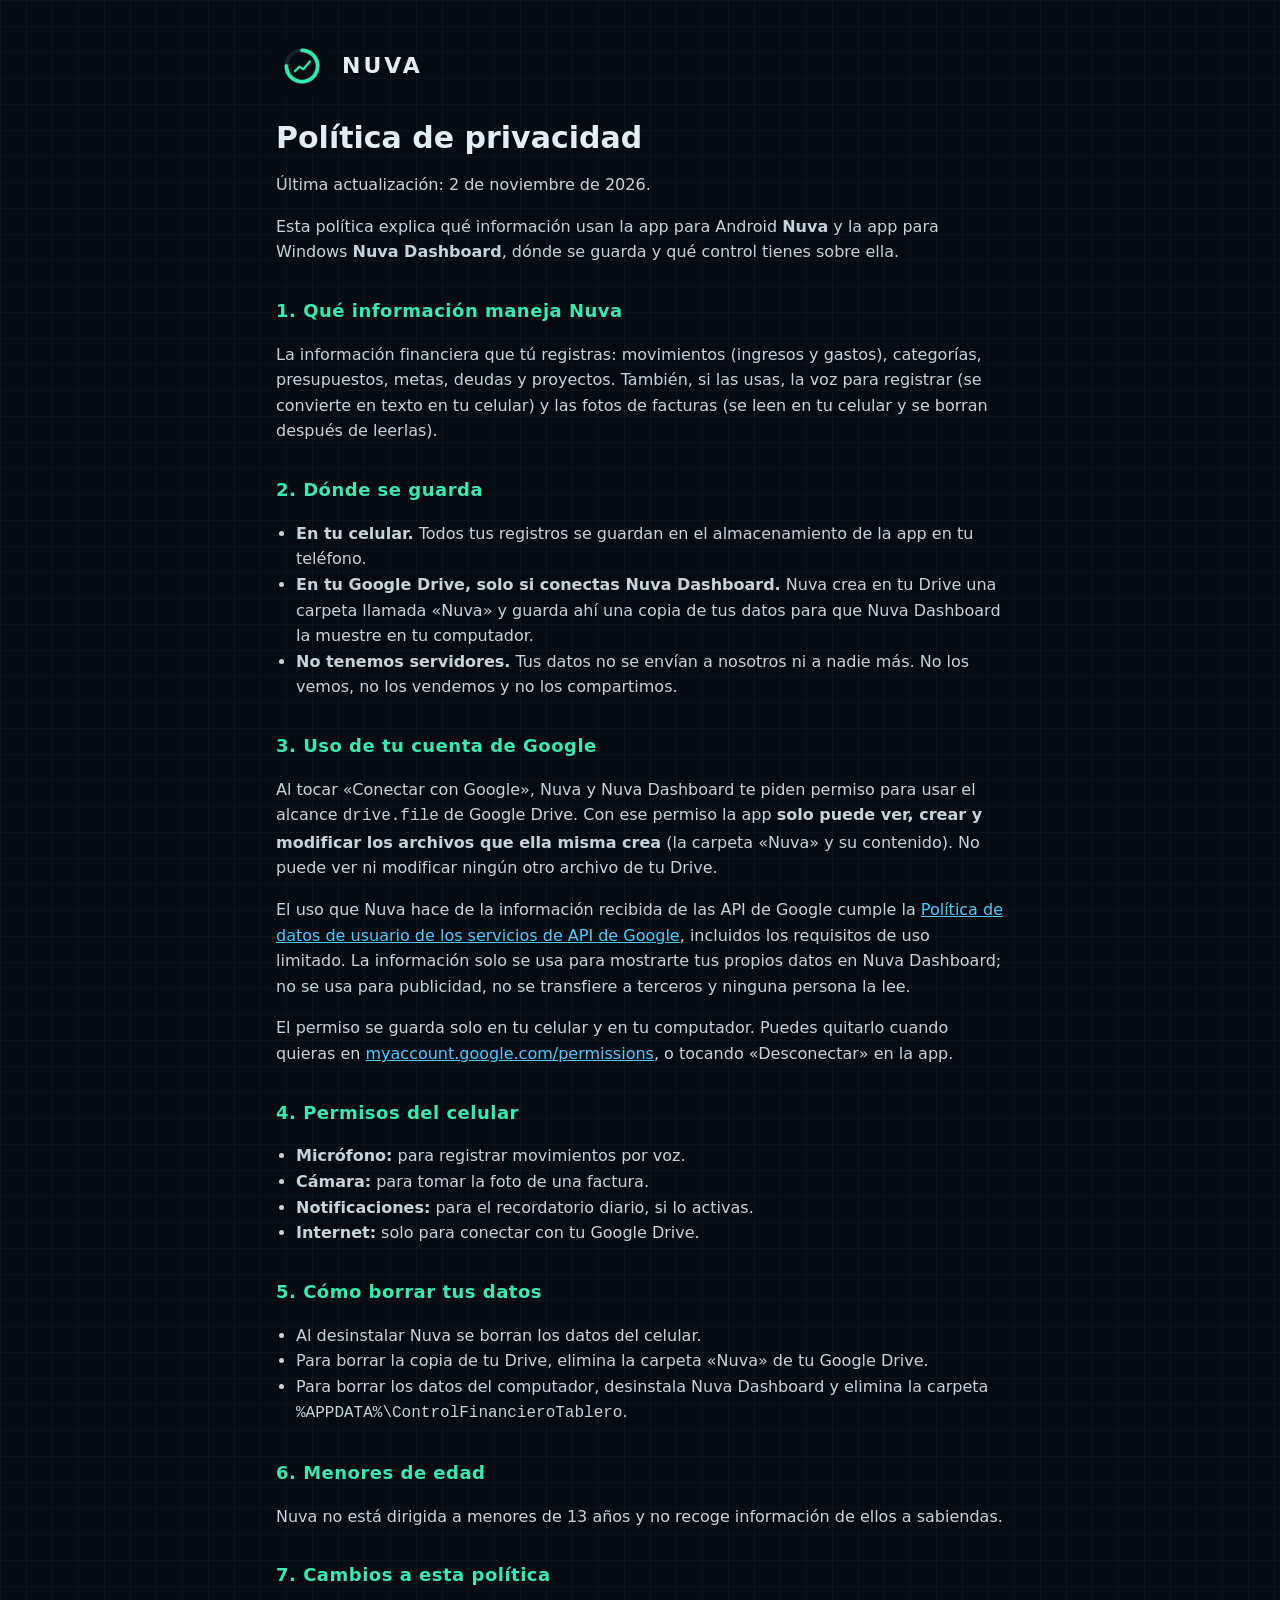
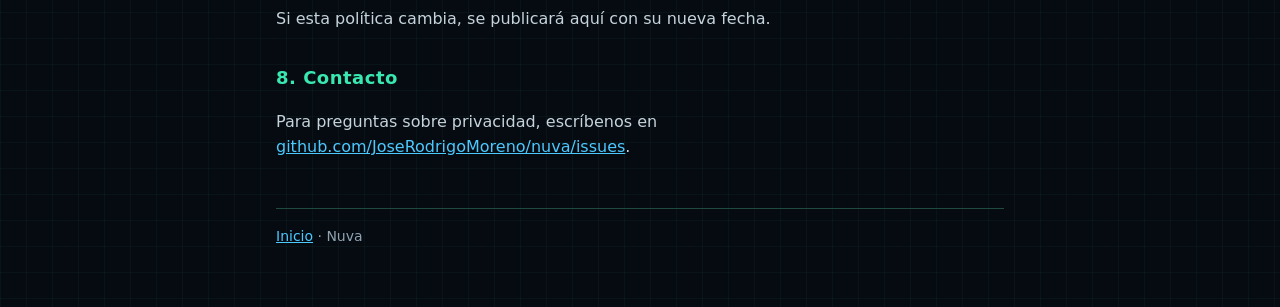
==== privacidad.html @ eb7ef02b "Página principal y política de privacidad de Nuva Co-Authored-By: Claude Opus 5.5 <noreply@anthropic" ====
<!doctype html>
<html lang="es">
<head>
<meta charset="utf-8">
<meta name="viewport" content="width=device-width, initial-scale=1">
<title>Nuva — Política de privacidad</title>
<meta name="description" content="Política de privacidad de Nuva y Nuva Dashboard.">
<link rel="icon" href="logo.png">
<link rel="stylesheet" href="estilo.css">
</head>
<body>
<main>
  <header><img src="logo.png" alt="Logo de Nuva"><div class="marca">NUVA</div></header>
  <h1>Política de privacidad</h1>
  <p>Última actualización: 2 de noviembre de 2026.</p>
  <p>Esta política explica qué información usan la app para Android <strong>Nuva</strong> y la app para Windows <strong>Nuva Dashboard</strong>, dónde se guarda y qué control tienes sobre ella.</p>

  <h2>1. Qué información maneja Nuva</h2>
  <p>La información financiera que tú registras: movimientos (ingresos y gastos), categorías, presupuestos, metas, deudas y proyectos. También, si las usas, la voz para registrar (se convierte en texto en tu celular) y las fotos de facturas (se leen en tu celular y se borran después de leerlas).</p>

  <h2>2. Dónde se guarda</h2>
  <ul>
    <li><strong>En tu celular.</strong> Todos tus registros se guardan en el almacenamiento de la app en tu teléfono.</li>
    <li><strong>En tu Google Drive, solo si conectas Nuva Dashboard.</strong> Nuva crea en tu Drive una carpeta llamada «Nuva» y guarda ahí una copia de tus datos para que Nuva Dashboard la muestre en tu computador.</li>
    <li><strong>No tenemos servidores.</strong> Tus datos no se envían a nosotros ni a nadie más. No los vemos, no los vendemos y no los compartimos.</li>
  </ul>

  <h2>3. Uso de tu cuenta de Google</h2>
  <p>Al tocar «Conectar con Google», Nuva y Nuva Dashboard te piden permiso para usar el alcance <code>drive.file</code> de Google Drive. Con ese permiso la app <strong>solo puede ver, crear y modificar los archivos que ella misma crea</strong> (la carpeta «Nuva» y su contenido). No puede ver ni modificar ningún otro archivo de tu Drive.</p>
  <p>El uso que Nuva hace de la información recibida de las API de Google cumple la <a href="https://developers.google.com/terms/api-services-user-data-policy">Política de datos de usuario de los servicios de API de Google</a>, incluidos los requisitos de uso limitado. La información solo se usa para mostrarte tus propios datos en Nuva Dashboard; no se usa para publicidad, no se transfiere a terceros y ninguna persona la lee.</p>
  <p>El permiso se guarda solo en tu celular y en tu computador. Puedes quitarlo cuando quieras en <a href="https://myaccount.google.com/permissions">myaccount.google.com/permissions</a>, o tocando «Desconectar» en la app.</p>

  <h2>4. Permisos del celular</h2>
  <ul>
    <li><strong>Micrófono:</strong> para registrar movimientos por voz.</li>
    <li><strong>Cámara:</strong> para tomar la foto de una factura.</li>
    <li><strong>Notificaciones:</strong> para el recordatorio diario, si lo activas.</li>
    <li><strong>Internet:</strong> solo para conectar con tu Google Drive.</li>
  </ul>

  <h2>5. Cómo borrar tus datos</h2>
  <ul>
    <li>Al desinstalar Nuva se borran los datos del celular.</li>
    <li>Para borrar la copia de tu Drive, elimina la carpeta «Nuva» de tu Google Drive.</li>
    <li>Para borrar los datos del computador, desinstala Nuva Dashboard y elimina la carpeta <code>%APPDATA%\ControlFinancieroTablero</code>.</li>
  </ul>

  <h2>6. Menores de edad</h2>
  <p>Nuva no está dirigida a menores de 13 años y no recoge información de ellos a sabiendas.</p>

  <h2>7. Cambios a esta política</h2>
  <p>Si esta política cambia, se publicará aquí con su nueva fecha.</p>

  <h2>8. Contacto</h2>
  <p>Para preguntas sobre privacidad, escríbenos en <a href="https://github.com/JoseRodrigoMoreno/nuva/issues">github.com/JoseRodrigoMoreno/nuva/issues</a>.</p>

  <footer><a href="index.html">Inicio</a> · Nuva</footer>
</main>
</body>
</html>
---- estilo.css ----
:root{--fondo:#060B12;--panel:#0A161C;--borde:#1F4A40;--menta:#38E8B0;--cian:#4CC9FF;--ambar:#FF9F45;--texto:#E3EEF2;--suave:#C5D3DA;--gris:#8FA3B0}
*{box-sizing:border-box}
body{margin:0;background:var(--fondo);color:var(--texto);font:16px/1.6 system-ui,-apple-system,"Segoe UI",Roboto,sans-serif;
background-image:linear-gradient(rgba(56,232,176,.04) 1px,transparent 1px),linear-gradient(90deg,rgba(56,232,176,.04) 1px,transparent 1px);background-size:26px 26px}
main{max-width:760px;margin:0 auto;padding:40px 16px 64px}
header{display:flex;align-items:center;gap:14px;margin-bottom:28px}
header img{width:52px;height:52px;border-radius:12px}
header .marca{font-weight:800;letter-spacing:3px;font-size:22px}
header .marca span{color:var(--menta)}
h1{font-size:30px;line-height:1.2;margin:0 0 12px}
h2{font-size:18px;color:var(--menta);margin:32px 0 8px;letter-spacing:.5px}
p,li{color:var(--suave)}
a{color:var(--cian)}
.panel{background:var(--panel);border:1px solid var(--borde);border-radius:16px;padding:20px 22px;margin:18px 0}
.panel h2{margin-top:0}
ul{padding-left:20px}
footer{margin-top:48px;color:var(--gris);font-size:14px;border-top:1px solid var(--borde);padding-top:16px}
.etiqueta{color:var(--gris);font-size:13px;letter-spacing:2px;text-transform:uppercase}
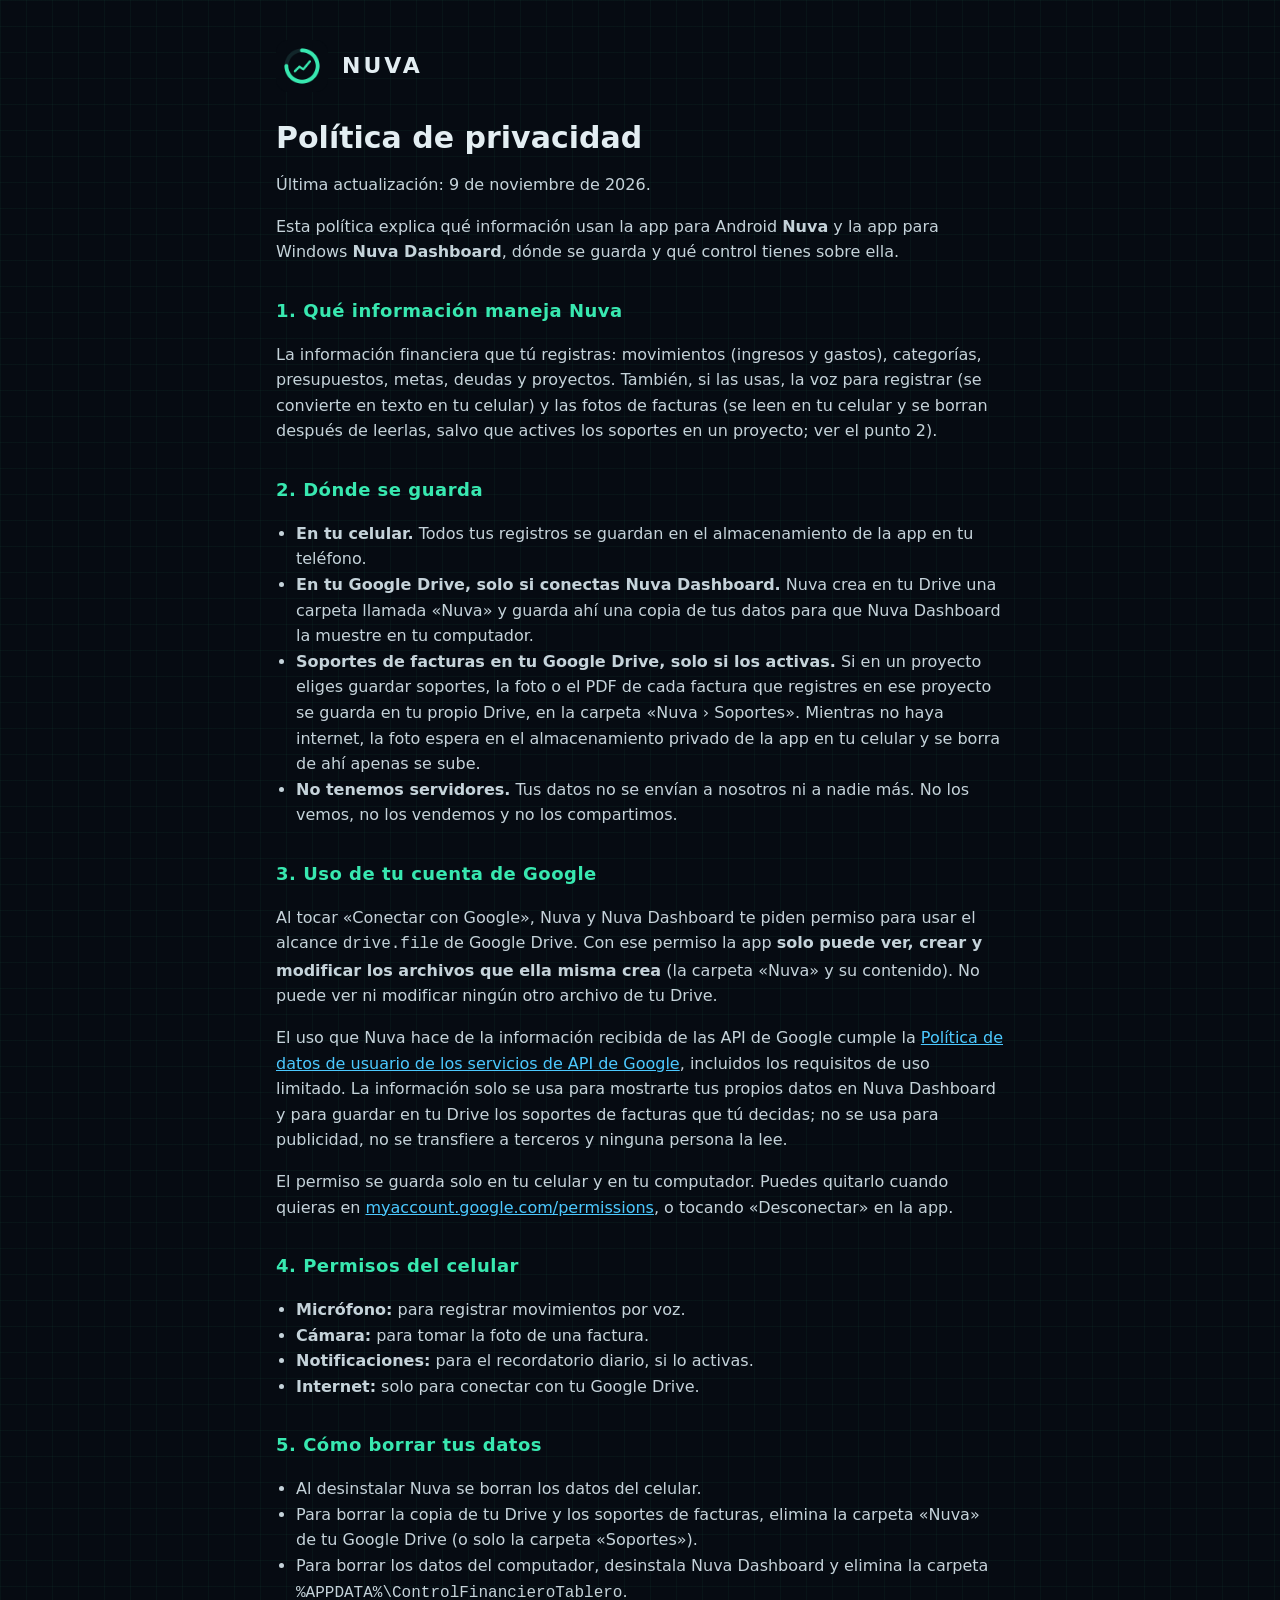
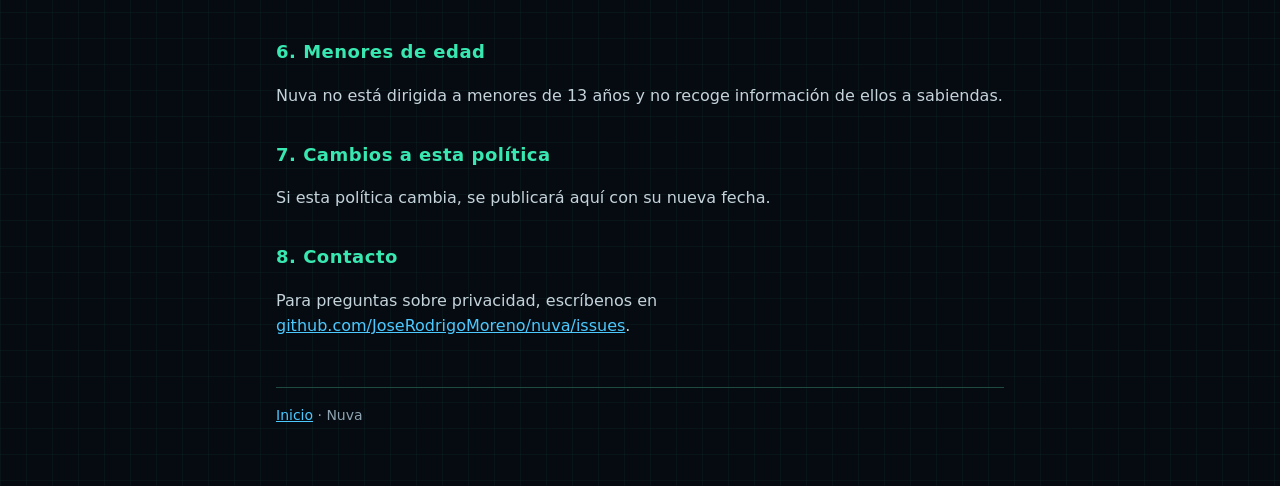
==== commit e91c3f7e: "Privacidad: soportes de facturas en el Drive del usuario (D-134) Co-Authored-By: Claude Opus 5.5 <no" ====
--- a/privacidad.html
+++ b/privacidad.html
@@ -12,22 +12,23 @@
 <main>
   <header><img src="logo.png" alt="Logo de Nuva"><div class="marca">NUVA</div></header>
   <h1>Política de privacidad</h1>
-  <p>Última actualización: 2 de noviembre de 2026.</p>
+  <p>Última actualización: 9 de noviembre de 2026.</p>
   <p>Esta política explica qué información usan la app para Android <strong>Nuva</strong> y la app para Windows <strong>Nuva Dashboard</strong>, dónde se guarda y qué control tienes sobre ella.</p>
 
   <h2>1. Qué información maneja Nuva</h2>
-  <p>La información financiera que tú registras: movimientos (ingresos y gastos), categorías, presupuestos, metas, deudas y proyectos. También, si las usas, la voz para registrar (se convierte en texto en tu celular) y las fotos de facturas (se leen en tu celular y se borran después de leerlas).</p>
+  <p>La información financiera que tú registras: movimientos (ingresos y gastos), categorías, presupuestos, metas, deudas y proyectos. También, si las usas, la voz para registrar (se convierte en texto en tu celular) y las fotos de facturas (se leen en tu celular y se borran después de leerlas, salvo que actives los soportes en un proyecto; ver el punto 2).</p>
 
   <h2>2. Dónde se guarda</h2>
   <ul>
     <li><strong>En tu celular.</strong> Todos tus registros se guardan en el almacenamiento de la app en tu teléfono.</li>
     <li><strong>En tu Google Drive, solo si conectas Nuva Dashboard.</strong> Nuva crea en tu Drive una carpeta llamada «Nuva» y guarda ahí una copia de tus datos para que Nuva Dashboard la muestre en tu computador.</li>
+    <li><strong>Soportes de facturas en tu Google Drive, solo si los activas.</strong> Si en un proyecto eliges guardar soportes, la foto o el PDF de cada factura que registres en ese proyecto se guarda en tu propio Drive, en la carpeta «Nuva › Soportes». Mientras no haya internet, la foto espera en el almacenamiento privado de la app en tu celular y se borra de ahí apenas se sube.</li>
     <li><strong>No tenemos servidores.</strong> Tus datos no se envían a nosotros ni a nadie más. No los vemos, no los vendemos y no los compartimos.</li>
   </ul>
 
   <h2>3. Uso de tu cuenta de Google</h2>
   <p>Al tocar «Conectar con Google», Nuva y Nuva Dashboard te piden permiso para usar el alcance <code>drive.file</code> de Google Drive. Con ese permiso la app <strong>solo puede ver, crear y modificar los archivos que ella misma crea</strong> (la carpeta «Nuva» y su contenido). No puede ver ni modificar ningún otro archivo de tu Drive.</p>
-  <p>El uso que Nuva hace de la información recibida de las API de Google cumple la <a href="https://developers.google.com/terms/api-services-user-data-policy">Política de datos de usuario de los servicios de API de Google</a>, incluidos los requisitos de uso limitado. La información solo se usa para mostrarte tus propios datos en Nuva Dashboard; no se usa para publicidad, no se transfiere a terceros y ninguna persona la lee.</p>
+  <p>El uso que Nuva hace de la información recibida de las API de Google cumple la <a href="https://developers.google.com/terms/api-services-user-data-policy">Política de datos de usuario de los servicios de API de Google</a>, incluidos los requisitos de uso limitado. La información solo se usa para mostrarte tus propios datos en Nuva Dashboard y para guardar en tu Drive los soportes de facturas que tú decidas; no se usa para publicidad, no se transfiere a terceros y ninguna persona la lee.</p>
   <p>El permiso se guarda solo en tu celular y en tu computador. Puedes quitarlo cuando quieras en <a href="https://myaccount.google.com/permissions">myaccount.google.com/permissions</a>, o tocando «Desconectar» en la app.</p>
 
   <h2>4. Permisos del celular</h2>
@@ -41,7 +42,7 @@
   <h2>5. Cómo borrar tus datos</h2>
   <ul>
     <li>Al desinstalar Nuva se borran los datos del celular.</li>
-    <li>Para borrar la copia de tu Drive, elimina la carpeta «Nuva» de tu Google Drive.</li>
+    <li>Para borrar la copia de tu Drive y los soportes de facturas, elimina la carpeta «Nuva» de tu Google Drive (o solo la carpeta «Soportes»).</li>
     <li>Para borrar los datos del computador, desinstala Nuva Dashboard y elimina la carpeta <code>%APPDATA%\ControlFinancieroTablero</code>.</li>
   </ul>
 
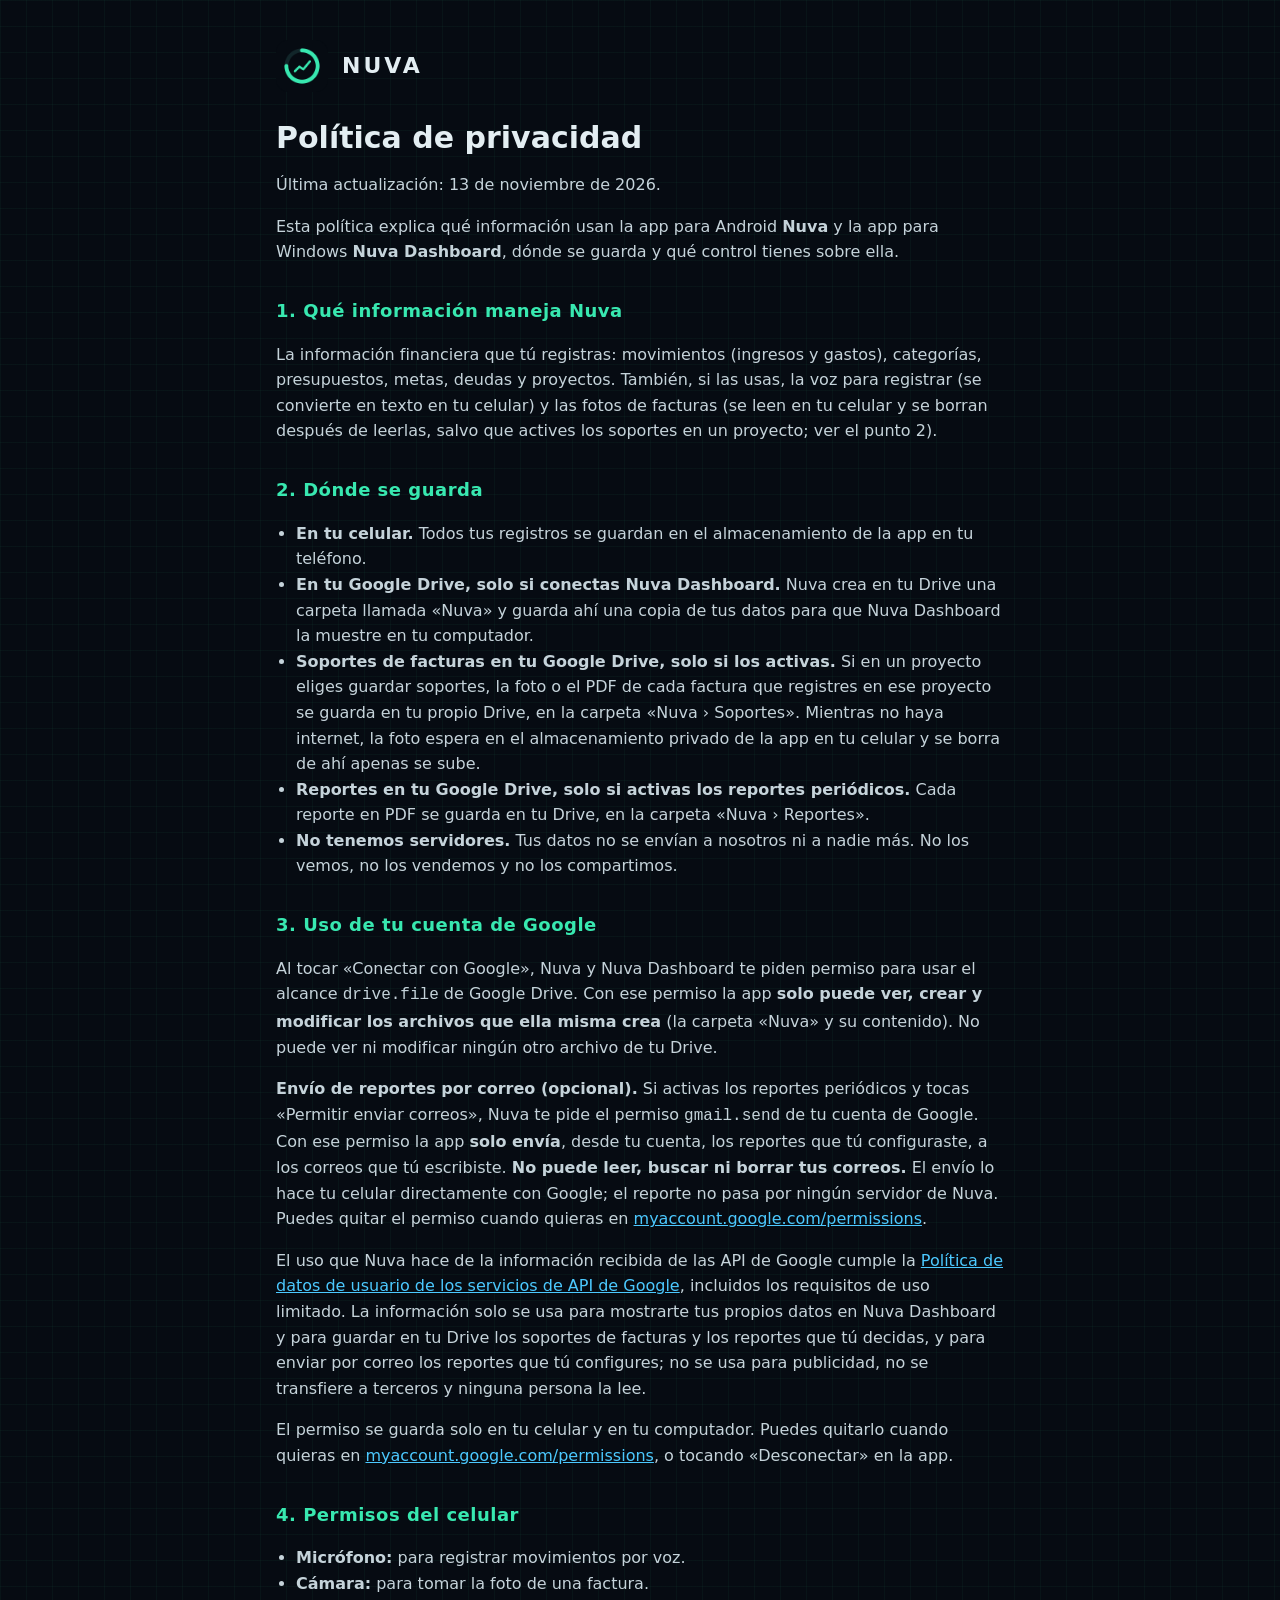
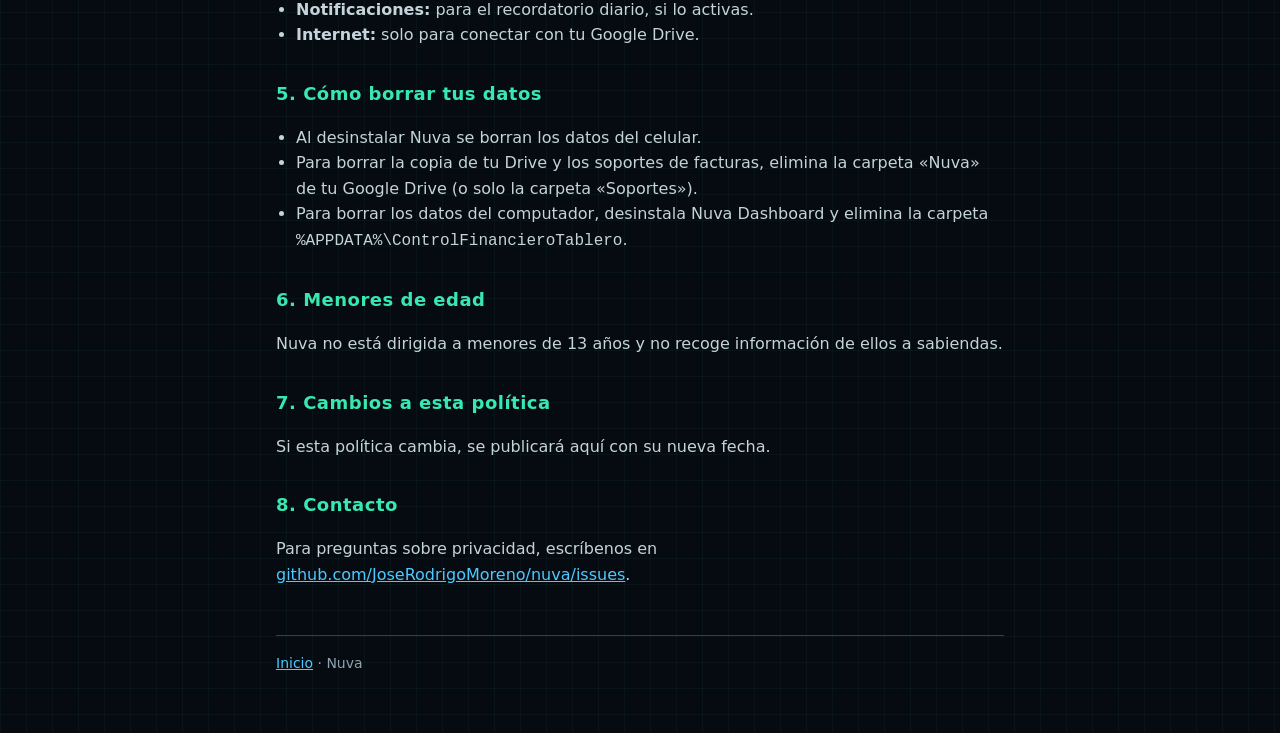
==== commit 6c7189d2: "Privacidad: reportes periódicos por correo (gmail.send) y en Drive (D-140) Co-Authored-By: Claude Op" ====
--- a/privacidad.html
+++ b/privacidad.html
@@ -12,7 +12,7 @@
 <main>
   <header><img src="logo.png" alt="Logo de Nuva"><div class="marca">NUVA</div></header>
   <h1>Política de privacidad</h1>
-  <p>Última actualización: 9 de noviembre de 2026.</p>
+  <p>Última actualización: 13 de noviembre de 2026.</p>
   <p>Esta política explica qué información usan la app para Android <strong>Nuva</strong> y la app para Windows <strong>Nuva Dashboard</strong>, dónde se guarda y qué control tienes sobre ella.</p>
 
   <h2>1. Qué información maneja Nuva</h2>
@@ -23,12 +23,14 @@
     <li><strong>En tu celular.</strong> Todos tus registros se guardan en el almacenamiento de la app en tu teléfono.</li>
     <li><strong>En tu Google Drive, solo si conectas Nuva Dashboard.</strong> Nuva crea en tu Drive una carpeta llamada «Nuva» y guarda ahí una copia de tus datos para que Nuva Dashboard la muestre en tu computador.</li>
     <li><strong>Soportes de facturas en tu Google Drive, solo si los activas.</strong> Si en un proyecto eliges guardar soportes, la foto o el PDF de cada factura que registres en ese proyecto se guarda en tu propio Drive, en la carpeta «Nuva › Soportes». Mientras no haya internet, la foto espera en el almacenamiento privado de la app en tu celular y se borra de ahí apenas se sube.</li>
+    <li><strong>Reportes en tu Google Drive, solo si activas los reportes periódicos.</strong> Cada reporte en PDF se guarda en tu Drive, en la carpeta «Nuva › Reportes».</li>
     <li><strong>No tenemos servidores.</strong> Tus datos no se envían a nosotros ni a nadie más. No los vemos, no los vendemos y no los compartimos.</li>
   </ul>
 
   <h2>3. Uso de tu cuenta de Google</h2>
   <p>Al tocar «Conectar con Google», Nuva y Nuva Dashboard te piden permiso para usar el alcance <code>drive.file</code> de Google Drive. Con ese permiso la app <strong>solo puede ver, crear y modificar los archivos que ella misma crea</strong> (la carpeta «Nuva» y su contenido). No puede ver ni modificar ningún otro archivo de tu Drive.</p>
-  <p>El uso que Nuva hace de la información recibida de las API de Google cumple la <a href="https://developers.google.com/terms/api-services-user-data-policy">Política de datos de usuario de los servicios de API de Google</a>, incluidos los requisitos de uso limitado. La información solo se usa para mostrarte tus propios datos en Nuva Dashboard y para guardar en tu Drive los soportes de facturas que tú decidas; no se usa para publicidad, no se transfiere a terceros y ninguna persona la lee.</p>
+  <p><strong>Envío de reportes por correo (opcional).</strong> Si activas los reportes periódicos y tocas «Permitir enviar correos», Nuva te pide el permiso <code>gmail.send</code> de tu cuenta de Google. Con ese permiso la app <strong>solo envía</strong>, desde tu cuenta, los reportes que tú configuraste, a los correos que tú escribiste. <strong>No puede leer, buscar ni borrar tus correos.</strong> El envío lo hace tu celular directamente con Google; el reporte no pasa por ningún servidor de Nuva. Puedes quitar el permiso cuando quieras en <a href="https://myaccount.google.com/permissions">myaccount.google.com/permissions</a>.</p>
+  <p>El uso que Nuva hace de la información recibida de las API de Google cumple la <a href="https://developers.google.com/terms/api-services-user-data-policy">Política de datos de usuario de los servicios de API de Google</a>, incluidos los requisitos de uso limitado. La información solo se usa para mostrarte tus propios datos en Nuva Dashboard y para guardar en tu Drive los soportes de facturas y los reportes que tú decidas, y para enviar por correo los reportes que tú configures; no se usa para publicidad, no se transfiere a terceros y ninguna persona la lee.</p>
   <p>El permiso se guarda solo en tu celular y en tu computador. Puedes quitarlo cuando quieras en <a href="https://myaccount.google.com/permissions">myaccount.google.com/permissions</a>, o tocando «Desconectar» en la app.</p>
 
   <h2>4. Permisos del celular</h2>
